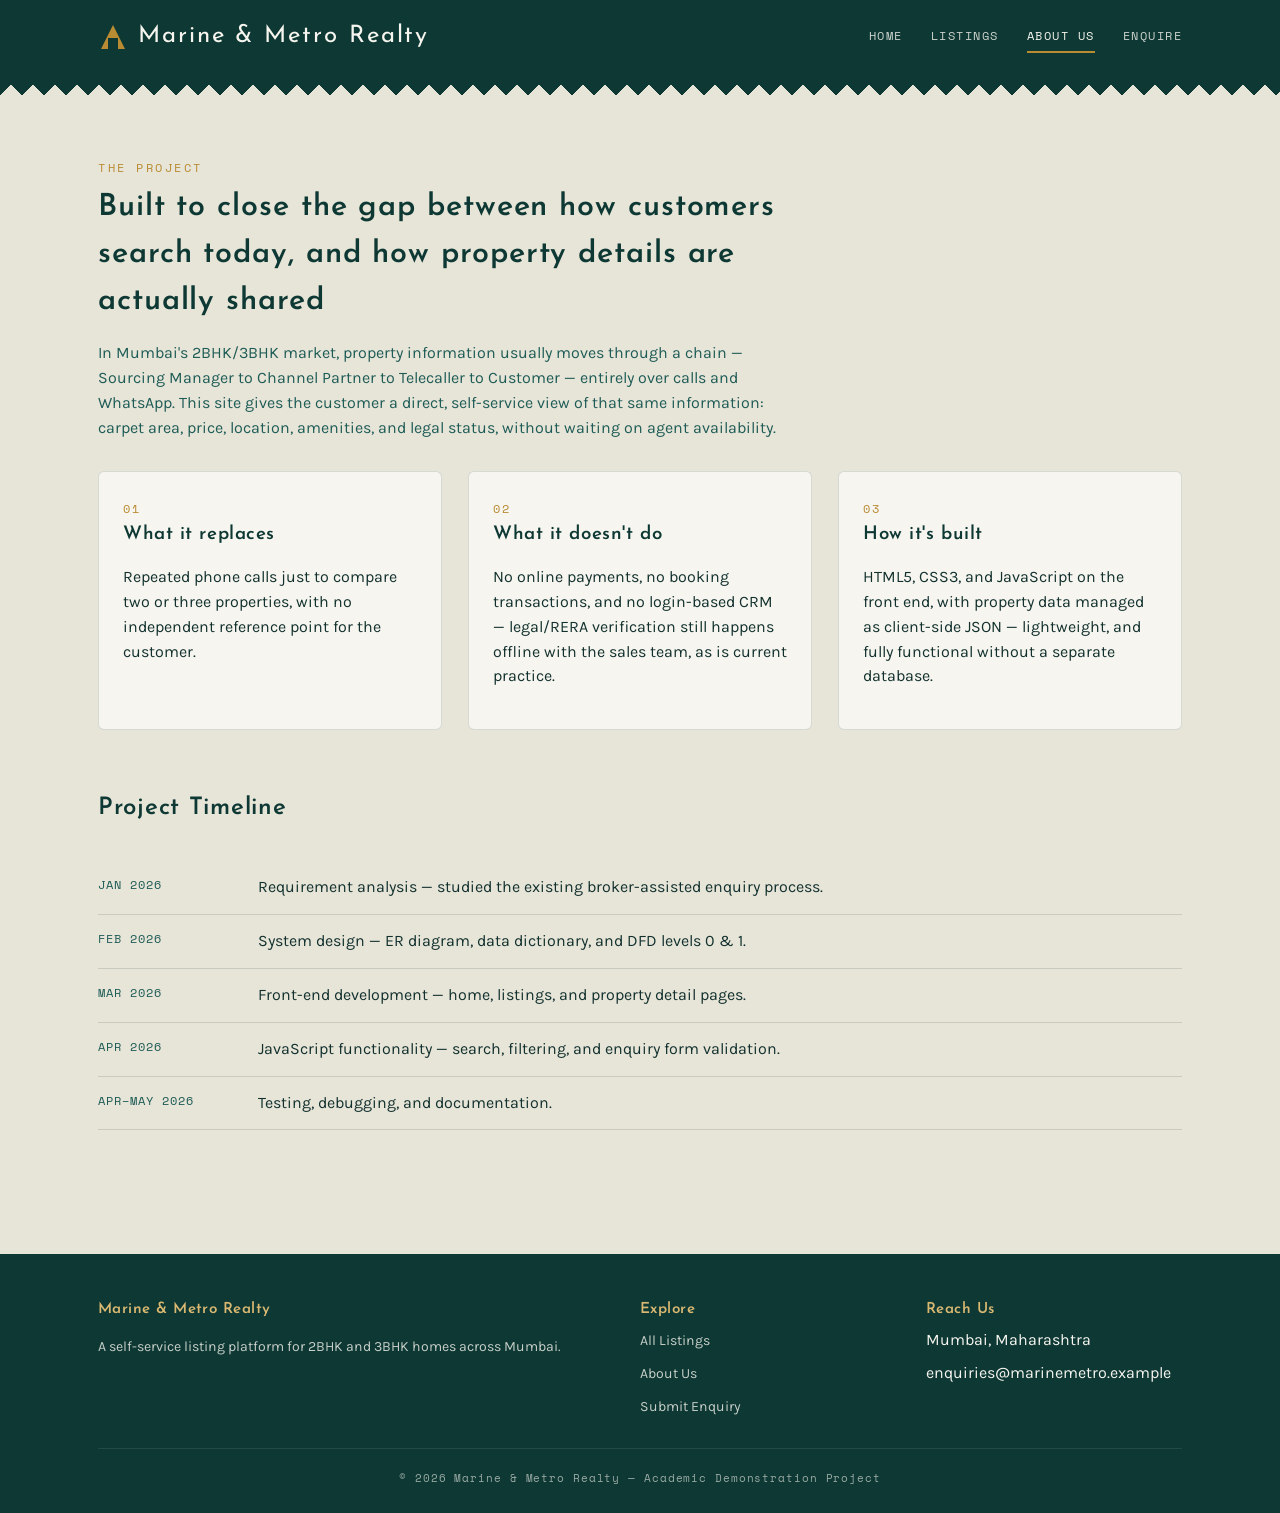
==== about.html @ 43389895 "Add files via upload" ====
<!DOCTYPE html>
<html lang="en">
<head>
<meta charset="UTF-8">
<meta name="viewport" content="width=device-width, initial-scale=1.0">
<title>About Us — Marine & Metro Realty</title>
<link rel="preconnect" href="https://fonts.googleapis.com">
<link href="https://fonts.googleapis.com/css2?family=Josefin+Sans:wght@500;600;700&family=Karla:wght@400;500;700&family=Space+Mono:wght@400;700&display=swap" rel="stylesheet">
<link rel="stylesheet" href="styles.css">
</head>
<body data-page="about">

<header class="site-header">
  <div class="container">
    <a href="index.html" class="brand">
      <svg class="mark" viewBox="0 0 30 30"><path d="M15 3 L27 27 H3 Z" fill="#B98B33"/><rect x="10" y="16" width="10" height="11" fill="#0D3833"/></svg>
      Marine & Metro Realty
    </a>
    <button class="nav-toggle" aria-label="Toggle menu">MENU</button>
    <nav class="main-nav">
      <a href="index.html" data-page="home">Home</a>
      <a href="listings.html" data-page="listings">Listings</a>
      <a href="about.html" data-page="about">About Us</a>
      <a href="contact.html" data-page="contact">Enquire</a>
    </nav>
  </div>
</header>

<div class="ziggurat dark"></div>

<section>
  <div class="container">
    <span class="eyebrow">The Project</span>
    <h1 style="font-size:1.9rem;max-width:680px;">Built to close the gap between how customers search today, and how property details are actually shared</h1>
    <p style="max-width:680px;color:var(--teal);">In Mumbai's 2BHK/3BHK market, property information usually moves through a chain — Sourcing Manager to Channel Partner to Telecaller to Customer — entirely over calls and WhatsApp. This site gives the customer a direct, self-service view of that same information: carpet area, price, location, amenities, and legal status, without waiting on agent availability.</p>

    <div class="about-grid">
      <div class="about-card">
        <span class="num">01</span>
        <h3>What it replaces</h3>
        <p>Repeated phone calls just to compare two or three properties, with no independent reference point for the customer.</p>
      </div>
      <div class="about-card">
        <span class="num">02</span>
        <h3>What it doesn't do</h3>
        <p>No online payments, no booking transactions, and no login-based CRM — legal/RERA verification still happens offline with the sales team, as is current practice.</p>
      </div>
      <div class="about-card">
        <span class="num">03</span>
        <h3>How it's built</h3>
        <p>HTML5, CSS3, and JavaScript on the front end, with property data managed as client-side JSON — lightweight, and fully functional without a separate database.</p>
      </div>
    </div>

    <h2 style="margin-top:60px;">Project Timeline</h2>
    <div class="timeline">
      <div class="timeline-row"><span class="phase">Jan 2026</span><span>Requirement analysis — studied the existing broker-assisted enquiry process.</span></div>
      <div class="timeline-row"><span class="phase">Feb 2026</span><span>System design — ER diagram, data dictionary, and DFD levels 0 &amp; 1.</span></div>
      <div class="timeline-row"><span class="phase">Mar 2026</span><span>Front-end development — home, listings, and property detail pages.</span></div>
      <div class="timeline-row"><span class="phase">Apr 2026</span><span>JavaScript functionality — search, filtering, and enquiry form validation.</span></div>
      <div class="timeline-row"><span class="phase">Apr–May 2026</span><span>Testing, debugging, and documentation.</span></div>
    </div>
  </div>
</section>

<footer class="site-footer">
  <div class="container">
    <div class="footer-grid">
      <div>
        <h4>Marine & Metro Realty</h4>
        <p>A self-service listing platform for 2BHK and 3BHK homes across Mumbai.</p>
      </div>
      <div>
        <h4>Explore</h4>
        <ul>
          <li><a href="listings.html">All Listings</a></li>
          <li><a href="about.html">About Us</a></li>
          <li><a href="contact.html">Submit Enquiry</a></li>
        </ul>
      </div>
      <div>
        <h4>Reach Us</h4>
        <ul>
          <li>Mumbai, Maharashtra</li>
          <li>enquiries@marinemetro.example</li>
        </ul>
      </div>
    </div>
    <div class="footer-bottom">© 2026 Marine & Metro Realty — Academic Demonstration Project</div>
  </div>
</footer>

<script src="data.js"></script>
<script src="main.js"></script>
</body>
</html>
---- styles.css ----
/* ============================================================
   DESIGN TOKENS — Marine Drive / Art Deco Mumbai
   ============================================================ */
:root{
  --ink:        #12312E;   /* near-black deep teal, primary text */
  --teal:       #1E5C56;   /* primary brand teal */
  --teal-deep:  #0D3833;   /* darkest teal, headers/footer bg */
  --brass:      #B98B33;   /* accent gold/brass */
  --brass-light:#D9B872;   /* light brass for hover/highlights */
  --stone:      #E7E4D8;   /* warm stone page background */
  --stone-2:    #DCD8C7;   /* slightly deeper stone, card wells */
  --ivory:      #F7F5EF;   /* light text on dark backgrounds */
  --maroon:     #7A2E27;   /* brick accent for status tags */
  --line:       rgba(18,49,46,0.14);

  --display: "Josefin Sans", "Century Gothic", sans-serif;
  --body:    "Karla", "Segoe UI", sans-serif;
  --mono:    "Space Mono", "Courier New", monospace;
}

*{ box-sizing: border-box; }
html{ scroll-behavior: smooth; }
body{
  margin:0;
  background: var(--stone);
  color: var(--ink);
  font-family: var(--body);
  font-size: 16px;
  line-height: 1.55;
}
img{ max-width:100%; display:block; }
a{ color: inherit; text-decoration:none; }
h1,h2,h3,h4{
  font-family: var(--display);
  letter-spacing: 0.03em;
  margin: 0 0 0.4em 0;
  color: var(--teal-deep);
  font-weight: 600;
}
.eyebrow{
  font-family: var(--mono);
  font-size: 0.72rem;
  letter-spacing: 0.22em;
  text-transform: uppercase;
  color: var(--brass);
  display:block;
  margin-bottom: 0.6em;
}
.container{ max-width: 1140px; margin: 0 auto; padding: 0 28px; }
button, input, textarea, select{ font-family: var(--body); font-size: 1rem; }
:focus-visible{ outline: 3px solid var(--brass); outline-offset: 2px; }

/* ============================================================
   ZIGGURAT DIVIDER — signature step motif, used between sections
   ============================================================ */
.ziggurat{
  height: 22px;
  width: 100%;
  background:
    linear-gradient(45deg, var(--stone) 25%, transparent 25%) -11px 0,
    linear-gradient(-45deg, var(--stone) 25%, transparent 25%) -11px 0;
  background-size: 22px 22px;
  background-color: var(--brass);
}
.ziggurat.dark{ background-color: var(--teal-deep); }
.ziggurat.on-stone{
  background-image:
    linear-gradient(45deg, var(--teal-deep) 25%, transparent 25%),
    linear-gradient(-45deg, var(--teal-deep) 25%, transparent 25%);
  background-color: var(--stone);
  opacity: 0.9;
}

/* ============================================================
   HEADER / NAV
   ============================================================ */
.site-header{
  background: var(--teal-deep);
  color: var(--ivory);
  padding: 18px 0;
}
.site-header .container{
  display:flex;
  align-items:center;
  justify-content: space-between;
  gap: 24px;
}
.brand{
  font-family: var(--display);
  font-size: 1.5rem;
  letter-spacing: 0.08em;
  color: var(--ivory);
  display:flex;
  align-items:center;
  gap: 10px;
}
.brand .mark{
  width: 30px; height: 30px;
  flex-shrink:0;
}
nav.main-nav{ display:flex; gap: 28px; align-items:center; }
nav.main-nav a{
  font-family: var(--mono);
  font-size: 0.78rem;
  letter-spacing: 0.12em;
  text-transform: uppercase;
  color: var(--ivory);
  opacity: 0.82;
  padding: 6px 0;
  border-bottom: 2px solid transparent;
  transition: opacity 0.15s, border-color 0.15s;
}
nav.main-nav a:hover, nav.main-nav a.active{
  opacity:1;
  border-color: var(--brass);
}
.nav-toggle{ display:none; }

/* ============================================================
   HERO — arched marquee with sunburst
   ============================================================ */
.hero{
  position: relative;
  background: var(--teal-deep);
  color: var(--ivory);
  overflow: hidden;
  padding: 0 0 40px 0;
}
.hero .container{
  position: relative;
  z-index: 2;
  padding-top: 64px;
  text-align:center;
  display:flex;
  flex-direction: column;
  align-items: center;
}
.hero h1{
  color: var(--ivory);
  font-size: 2.6rem;
  max-width: 720px;
  line-height:1.25;
}
.hero p.lede{
  max-width: 560px;
  color: var(--brass-light);
  font-size: 1.05rem;
  margin-bottom: 2em;
}
.sunburst{
  position:absolute;
  top: -120px; left:50%;
  transform: translateX(-50%);
  width: 1200px; height: 700px;
  z-index:1;
  opacity: 0.5;
  pointer-events:none;
}

/* Search bar set within an arch frame */
.search-arch{
  position: relative;
  width: 100%;
  max-width: 640px;
  margin: 0 auto;
}
.arch-frame{
  background: var(--ivory);
  border: 3px solid var(--brass);
  border-bottom: none;
  border-radius: 200px 200px 0 0;
  padding: 46px 32px 20px 32px;
  color: var(--ink);
}
.search-form{
  display:flex;
  gap: 10px;
  flex-wrap: wrap;
  justify-content:center;
}
.search-form select, .search-form input[type="text"]{
  padding: 12px 14px;
  border: 1px solid var(--line);
  border-radius: 4px;
  background: var(--stone);
  color: var(--ink);
  min-width: 140px;
  flex: 1 1 140px;
}
.btn{
  display:inline-block;
  font-family: var(--mono);
  font-size: 0.8rem;
  letter-spacing: 0.14em;
  text-transform: uppercase;
  padding: 13px 26px;
  border-radius: 4px;
  border: 1px solid var(--brass);
  background: var(--brass);
  color: var(--teal-deep);
  cursor:pointer;
  transition: background 0.15s, color 0.15s, transform 0.1s;
}
.btn:hover{ background: var(--brass-light); transform: translateY(-1px); }
.btn.outline{
  background: transparent;
  color: var(--ivory);
  border-color: var(--ivory);
}
.btn.outline:hover{ background: rgba(247,245,239,0.1); }
.btn.small{ padding: 9px 18px; font-size: 0.72rem; }

/* ============================================================
   SECTIONS
   ============================================================ */
section{ padding: 64px 0; }
.section-head{
  text-align:center;
  max-width: 640px;
  margin: 0 auto 40px auto;
}
.section-head p{ color: var(--teal); }

/* ============================================================
   PROPERTY CARDS — arched facade frame
   ============================================================ */
.card-grid{
  display:grid;
  grid-template-columns: repeat(auto-fill, minmax(280px, 1fr));
  gap: 28px;
}
.property-card{
  background: var(--ivory);
  border: 1px solid var(--line);
  border-radius: 6px;
  overflow:hidden;
  display:flex;
  flex-direction:column;
  transition: transform 0.18s, box-shadow 0.18s;
}
.property-card:hover{
  transform: translateY(-4px);
  box-shadow: 0 14px 28px rgba(13,56,51,0.16);
}
.facade-frame{
  height: 170px;
  position:relative;
  overflow:hidden;
  background: var(--teal-deep);
}
.facade-frame svg{ width:100%; height:100%; display:block; }
.tag{
  position:absolute;
  top: 12px; left: 12px;
  font-family: var(--mono);
  font-size: 0.62rem;
  letter-spacing: 0.1em;
  text-transform: uppercase;
  background: var(--maroon);
  color: var(--ivory);
  padding: 5px 10px;
  border-radius: 3px;
  z-index: 2;
}
.card-body{ padding: 20px 22px 22px; display:flex; flex-direction:column; gap: 8px; flex:1; }
.card-body h3{ font-size: 1.15rem; margin-bottom:2px; }
.card-loc{ font-size: 0.88rem; color: var(--teal); }
.card-specs{
  display:flex;
  gap: 14px;
  font-family: var(--mono);
  font-size: 0.76rem;
  color: var(--ink);
  opacity: 0.75;
  margin: 6px 0;
}
.card-price{
  font-family: var(--mono);
  font-size: 1.25rem;
  color: var(--brass);
  font-weight: 700;
  margin-top: 4px;
}
.card-footer{
  margin-top: auto;
  padding-top: 14px;
  display:flex;
  justify-content: space-between;
  align-items:center;
}
.card-footer a{
  font-family: var(--mono);
  font-size: 0.72rem;
  letter-spacing: 0.1em;
  text-transform: uppercase;
  color: var(--teal-deep);
  border-bottom: 1px solid var(--brass);
  padding-bottom: 2px;
}
.card-footer a:hover{ color: var(--brass); }

/* ============================================================
   FILTER BAR (listings page)
   ============================================================ */
.filter-bar{
  background: var(--ivory);
  border: 1px solid var(--line);
  border-radius: 6px;
  padding: 22px 24px;
  display:flex;
  gap: 14px;
  flex-wrap: wrap;
  align-items:flex-end;
  margin-bottom: 36px;
}
.field{ display:flex; flex-direction:column; gap:6px; flex: 1 1 160px; }
.field label{
  font-family: var(--mono);
  font-size: 0.68rem;
  letter-spacing: 0.1em;
  text-transform: uppercase;
  color: var(--teal);
}
.field select, .field input{
  padding: 10px 12px;
  border: 1px solid var(--line);
  border-radius: 4px;
  background: var(--stone);
}
.results-meta{
  font-family: var(--mono);
  font-size: 0.82rem;
  color: var(--teal);
  margin-bottom: 20px;
}
.empty-state{
  text-align:center;
  padding: 60px 20px;
  color: var(--teal);
}
.empty-state h3{ color: var(--teal-deep); }

/* ============================================================
   PROPERTY DETAIL PAGE
   ============================================================ */
.detail-hero{
  background: var(--teal-deep);
  color: var(--ivory);
  padding: 48px 0 0;
}
.detail-hero .facade-frame{ height: 280px; border-radius: 6px 6px 0 0; }
.detail-grid{
  display:grid;
  grid-template-columns: 2fr 1fr;
  gap: 40px;
  align-items:flex-start;
}
.spec-table{ width:100%; border-collapse: collapse; margin: 20px 0; }
.spec-table td{
  padding: 10px 4px;
  border-bottom: 1px solid var(--line);
  font-size: 0.94rem;
}
.spec-table td:first-child{
  font-family: var(--mono);
  color: var(--teal);
  width: 40%;
  font-size: 0.78rem;
  letter-spacing: 0.06em;
  text-transform: uppercase;
}
.amenity-list{ list-style:none; padding:0; margin: 16px 0; display:flex; flex-wrap:wrap; gap:10px; }
.amenity-list li{
  background: var(--stone-2);
  padding: 8px 14px;
  border-radius: 20px;
  font-size: 0.85rem;
  color: var(--teal-deep);
}
.side-card{
  background: var(--ivory);
  border: 1px solid var(--line);
  border-radius: 6px;
  padding: 26px;
  position: sticky;
  top: 24px;
}
.side-card .card-price{ font-size: 1.6rem; margin-bottom: 4px; }
.rera-badge{
  font-family: var(--mono);
  font-size: 0.72rem;
  color: var(--teal);
  border: 1px dashed var(--brass);
  padding: 10px 12px;
  border-radius: 4px;
  margin: 16px 0;
  line-height: 1.5;
}

/* ============================================================
   ENQUIRY FORM
   ============================================================ */
.form-card{
  background: var(--ivory);
  border: 1px solid var(--line);
  border-radius: 6px;
  padding: 36px;
  max-width: 640px;
  margin: 0 auto;
}
.form-row{ margin-bottom: 20px; display:flex; flex-direction:column; gap:6px; }
.form-row label{
  font-family: var(--mono);
  font-size: 0.72rem;
  letter-spacing: 0.1em;
  text-transform: uppercase;
  color: var(--teal);
}
.form-row input, .form-row textarea, .form-row select{
  padding: 12px 14px;
  border: 1px solid var(--line);
  border-radius: 4px;
  background: var(--stone);
  color: var(--ink);
  width: 100%;
}
.form-row textarea{ min-height: 120px; resize: vertical; }
.error-msg{ color: var(--maroon); font-size: 0.78rem; display:none; }
.form-row.invalid input, .form-row.invalid textarea, .form-row.invalid select{ border-color: var(--maroon); }
.form-row.invalid .error-msg{ display:block; }
.success-banner{
  display:none;
  background: var(--teal-deep);
  color: var(--ivory);
  padding: 18px 22px;
  border-radius: 6px;
  margin-bottom: 24px;
  font-family: var(--mono);
  font-size: 0.85rem;
}
.success-banner.show{ display:block; }

/* ============================================================
   ABOUT PAGE
   ============================================================ */
.about-grid{
  display:grid;
  grid-template-columns: repeat(3, 1fr);
  gap: 26px;
  margin-top: 30px;
}
.about-card{
  background: var(--ivory);
  border: 1px solid var(--line);
  border-radius: 6px;
  padding: 24px;
}
.about-card .num{
  font-family: var(--mono);
  color: var(--brass);
  font-size: 0.75rem;
  letter-spacing: 0.14em;
}
.timeline{ margin-top: 34px; }
.timeline-row{
  display:grid;
  grid-template-columns: 140px 1fr;
  gap: 20px;
  padding: 14px 0;
  border-bottom: 1px solid var(--line);
}
.timeline-row .phase{
  font-family: var(--mono);
  font-size: 0.78rem;
  color: var(--teal);
  text-transform: uppercase;
  letter-spacing: 0.08em;
}

/* ============================================================
   FOOTER
   ============================================================ */
.site-footer{
  background: var(--teal-deep);
  color: var(--ivory);
  padding: 44px 0 26px;
  margin-top: 60px;
}
.footer-grid{
  display:grid;
  grid-template-columns: 2fr 1fr 1fr;
  gap: 30px;
  margin-bottom: 30px;
}
.footer-grid h4{ color: var(--brass-light); font-size: 0.95rem; }
.footer-grid p, .footer-grid a{ color: var(--ivory); opacity: 0.8; font-size: 0.88rem; }
.footer-grid ul{ list-style:none; padding:0; margin:0; display:flex; flex-direction:column; gap:8px; }
.footer-bottom{
  text-align:center;
  font-family: var(--mono);
  font-size: 0.7rem;
  letter-spacing: 0.08em;
  opacity: 0.6;
  padding-top: 20px;
  border-top: 1px solid rgba(247,245,239,0.15);
}

/* ============================================================
   RESPONSIVE
   ============================================================ */
@media (max-width: 860px){
  .detail-grid{ grid-template-columns: 1fr; }
  .about-grid{ grid-template-columns: 1fr; }
  .footer-grid{ grid-template-columns: 1fr; }
  nav.main-nav{ display:none; }
  .nav-toggle{
    display:block;
    background:none; border:none; color:var(--ivory);
    font-family: var(--mono); font-size: 0.8rem; letter-spacing:0.1em;
    cursor:pointer;
  }
  nav.main-nav.open{
    display:flex; flex-direction:column;
    position:absolute; top: 66px; left:0; right:0;
    background: var(--teal-deep);
    padding: 20px 28px; gap: 16px;
    z-index: 10;
  }
  .hero h1{ font-size: 1.9rem; }
}
@media (prefers-reduced-motion: reduce){
  *{ transition: none !important; scroll-behavior: auto !important; }
}
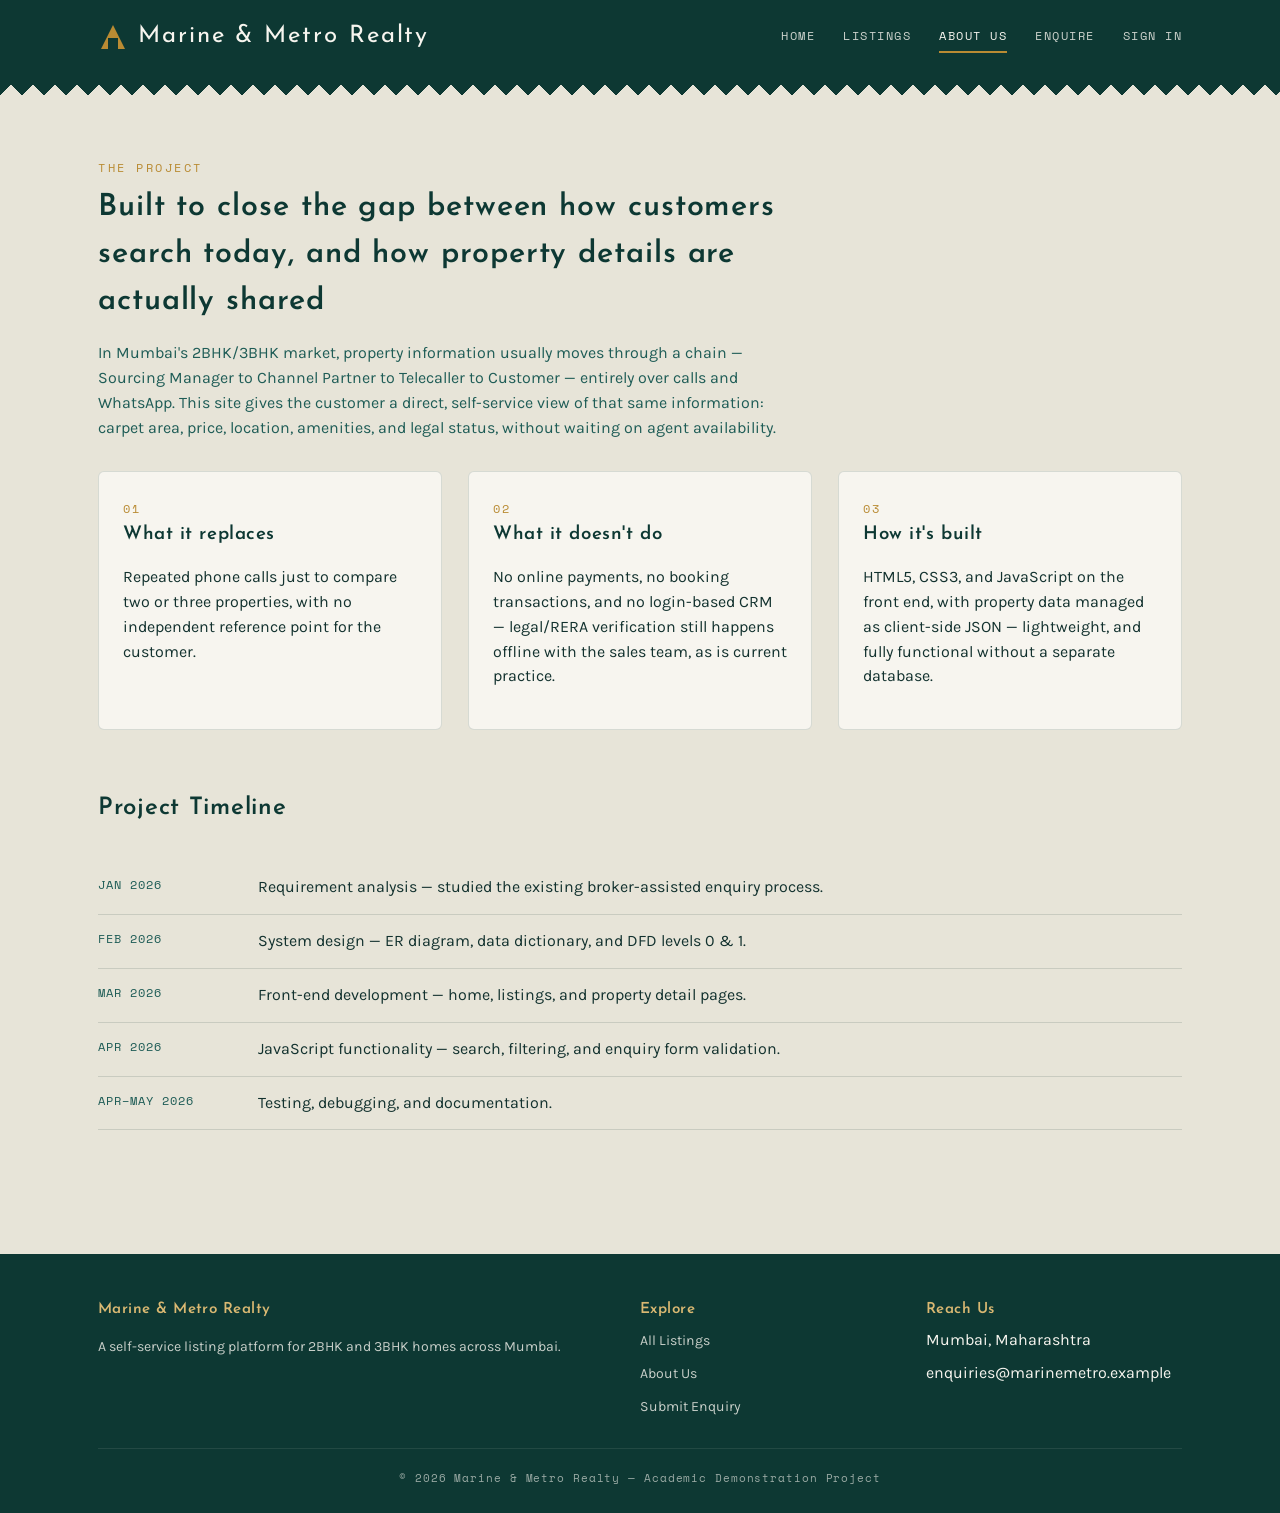
==== commit 9e4ad2a8: "new" ====
--- a/about.html
+++ b/about.html
@@ -91,6 +91,7 @@
 </footer>
 
 <script src="data.js"></script>
+<script src="storage.js"></script>
 <script src="main.js"></script>
 </body>
 </html>
